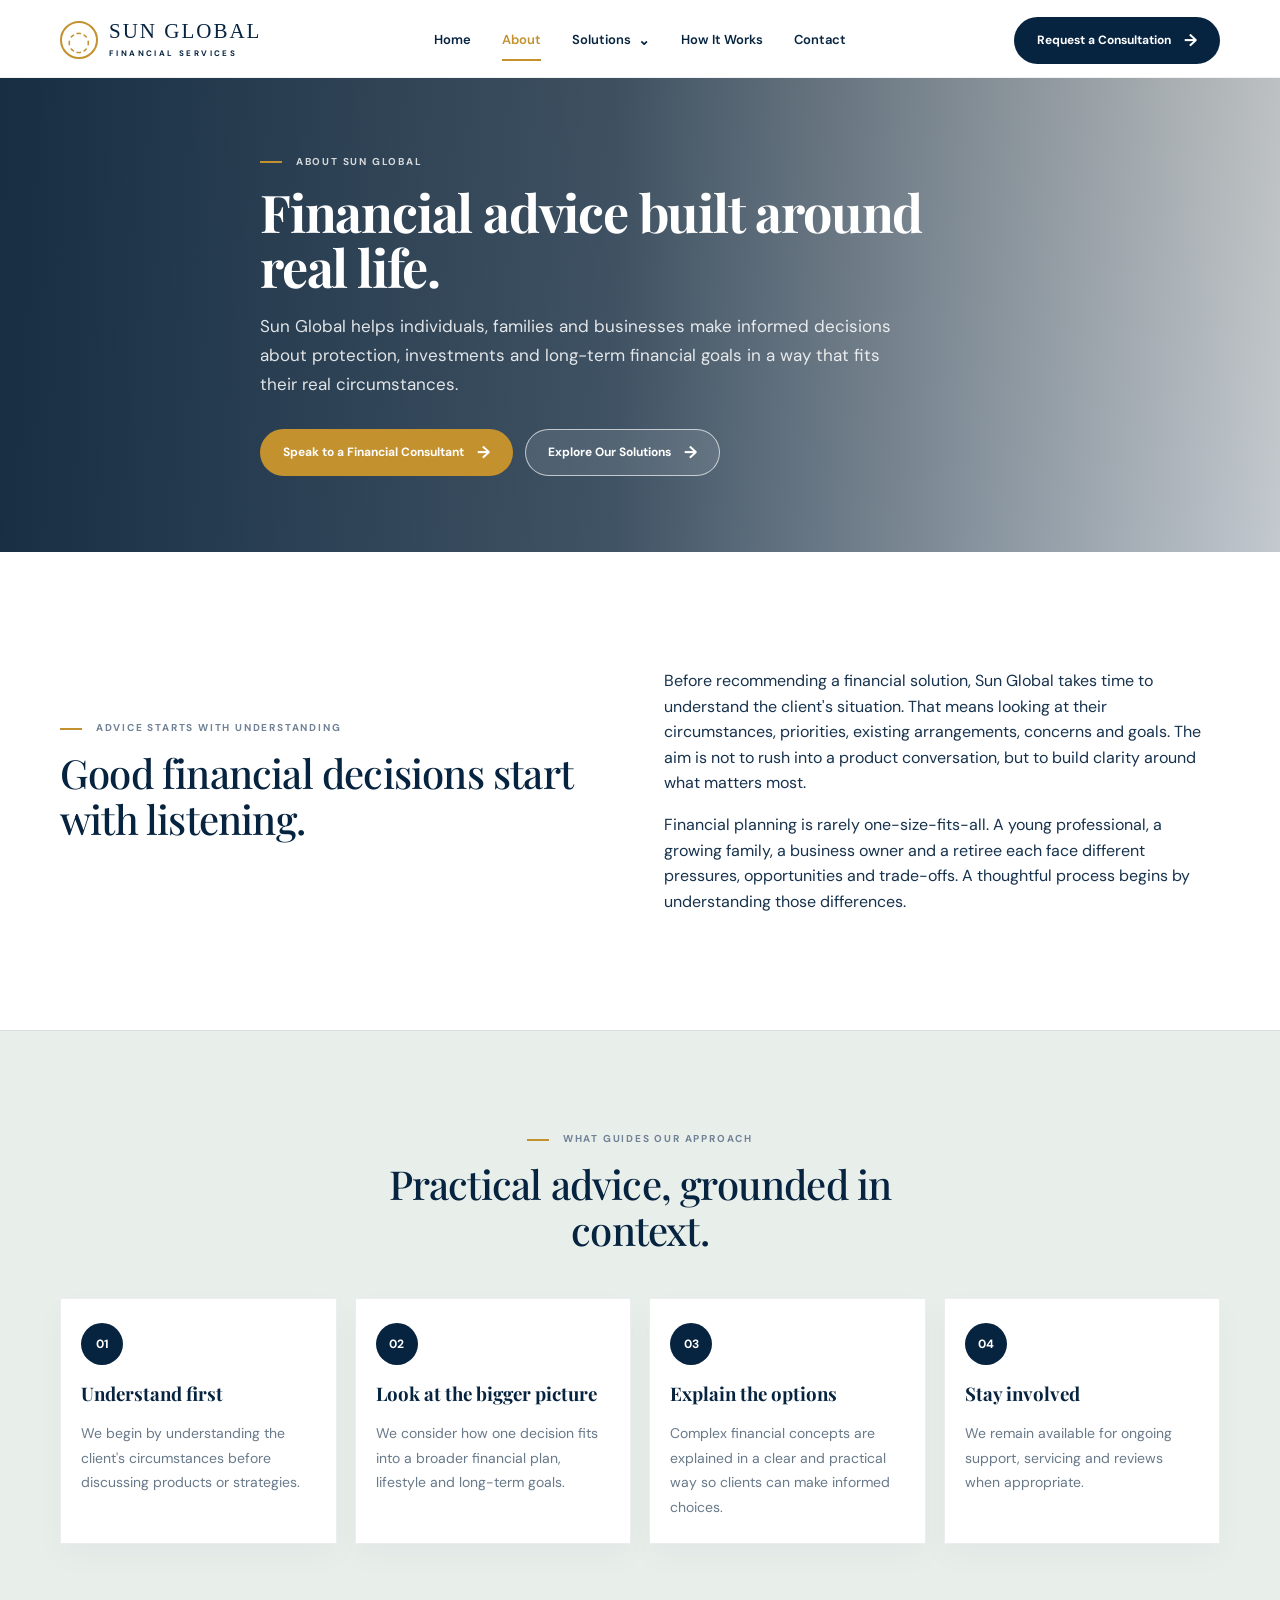
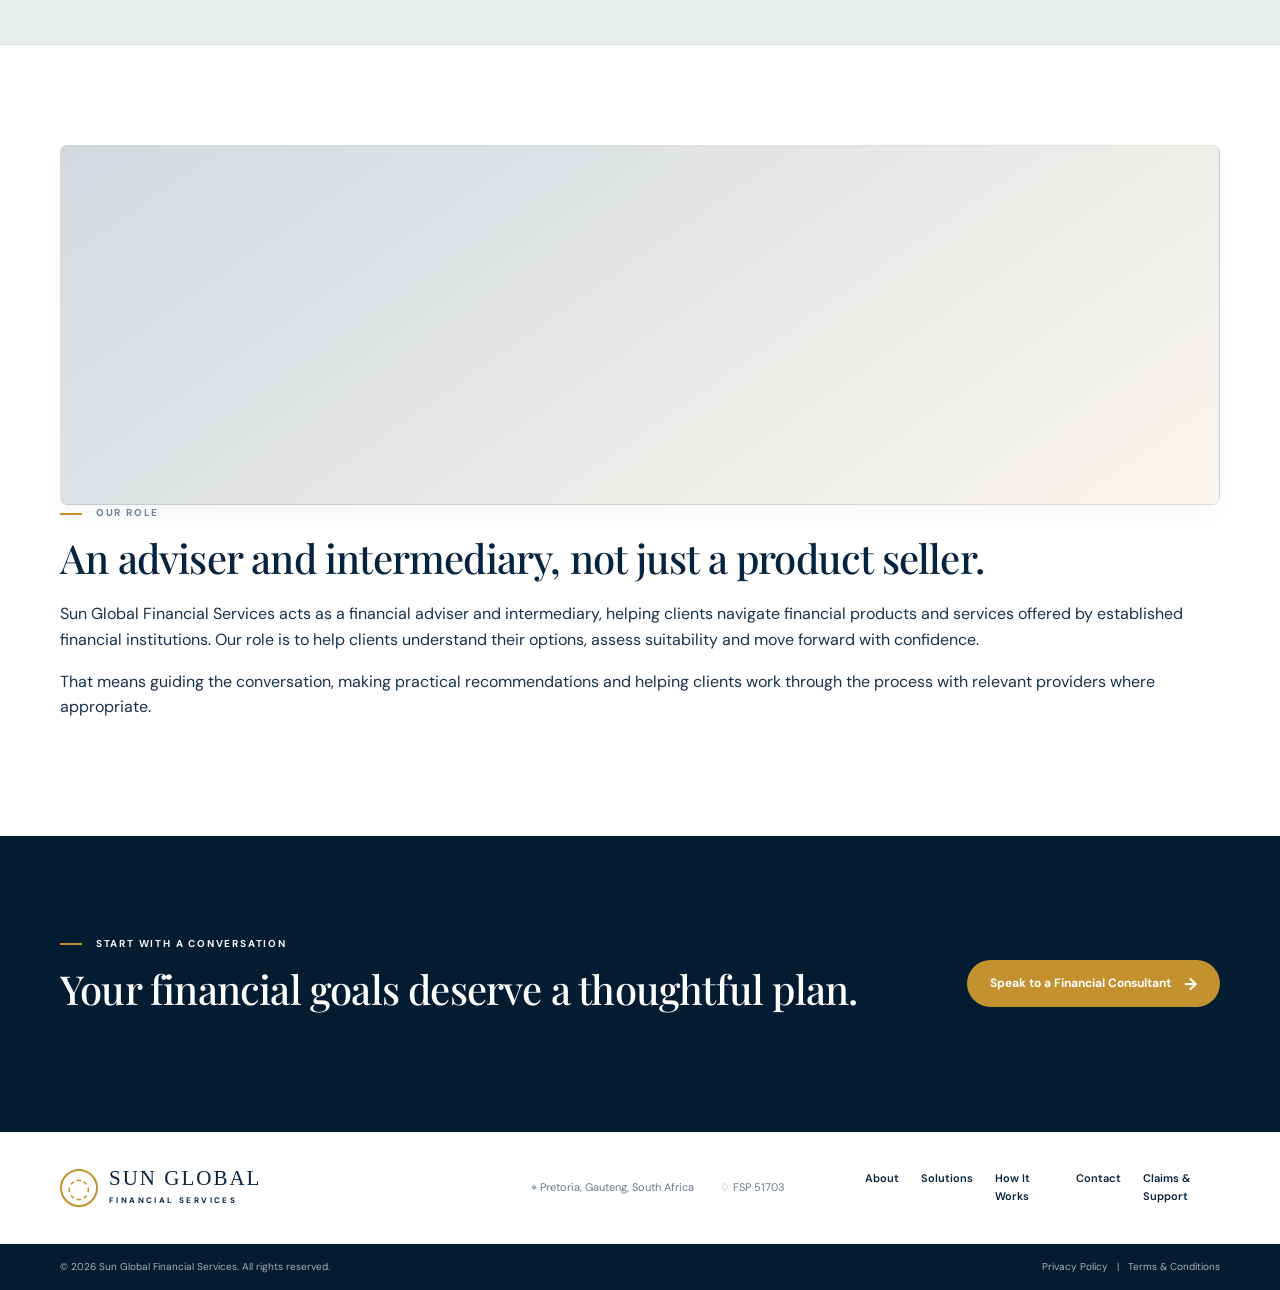
==== about.html @ 7bb1b4f5 "Initial Sun Global website" ====
<!doctype html>
<html lang="en">
<head>
  <meta charset="utf-8">
  <meta name="viewport" content="width=device-width, initial-scale=1">
  <meta name="description" content="Learn how Sun Global Financial Services helps clients build considered financial plans around protection, investments and long-term goals.">
  <title>About Sun Global Financial Services | Financial Advice Pretoria</title>
  <link rel="preconnect" href="https://fonts.googleapis.com">
  <link rel="preconnect" href="https://fonts.gstatic.com" crossorigin>
  <link href="https://fonts.googleapis.com/css2?family=DM+Sans:wght@400;500;600;700&family=Playfair+Display:wght@500;600&display=swap" rel="stylesheet">
  <link rel="stylesheet" href="styles.css">
</head>
<body>
  <header class="site-header" id="top">
    <div class="container nav-wrap">
      <a class="brand" href="index.html" aria-label="Sun Global Financial Services home">
        <span class="brand-mark">◌</span>
        <span>
          <strong>SUN GLOBAL</strong>
          <small>FINANCIAL SERVICES</small>
        </span>
      </a>

      <button class="menu-toggle" aria-label="Open navigation" aria-expanded="false">
        <span></span><span></span><span></span>
      </button>

      <nav class="main-nav" aria-label="Main navigation">
        <a data-page="index.html" href="index.html">Home</a>
        <a data-page="about.html" class="active" href="about.html">About</a>
        <div class="nav-item nav-dropdown">
          <a href="solutions.html" class="dropdown-toggle" data-page="solutions.html">Solutions <span>⌄</span></a>
          <div class="dropdown-panel">
            <div class="dropdown-content">
              <h3>Solutions</h3>
              <a href="solutions/protection.html" class="dropdown-link">
                <strong>Protection</strong>
                <small>Life, funeral, disability and personal insurance</small>
              </a>
              <a href="solutions/investments.html" class="dropdown-link">
                <strong>Investments</strong>
                <small>Onshore, offshore and portfolio planning</small>
              </a>
              <a href="solutions/retirement.html" class="dropdown-link">
                <strong>Retirement</strong>
                <small>Retirement planning and income solutions</small>
              </a>
              <a href="solutions/structured-investments.html" class="dropdown-link">
                <strong>Structured Investments</strong>
                <small>Specialist investment structures</small>
              </a>
            </div>
          </div>
        </div>
        <a data-page="how-it-works.html" href="how-it-works.html">How It Works</a>
        <a data-page="contact.html" href="contact.html">Contact</a>
      </nav>

      <a class="btn btn-dark nav-cta" href="contact.html">Request a Consultation <span>→</span></a>
    </div>
  </header>

  <main>
    <section class="page-hero subtle-hero hero-about">
      <video class="page-hero-video" autoplay muted loop playsinline preload="none" poster="https://images.unsplash.com/photo-1497215842964-222b430dc094?auto=format&fit=crop&w=1800&q=85" aria-hidden="true">
        <source src="https://videos.pexels.com/video-files/7148540/7148540-hd_1920_1080_25fps.mp4" type="video/mp4">
      </video>
      <div class="container narrow">
        <p class="eyebrow"><span></span> ABOUT SUN GLOBAL</p>
        <h1>Financial advice built around real life.</h1>
        <p class="lead">Sun Global helps individuals, families and businesses make informed decisions about protection, investments and long-term financial goals in a way that fits their real circumstances.</p>
        <div class="page-actions">
          <a class="btn btn-gold" href="contact.html">Speak to a Financial Consultant <span>→</span></a>
          <a class="btn btn-light-outline dark" href="solutions.html">Explore Our Solutions <span>→</span></a>
        </div>
      </div>
    </section>

    <section class="section">
      <div class="container two-column content-block">
        <div>
          <p class="eyebrow"><span></span> ADVICE STARTS WITH UNDERSTANDING</p>
          <h2>Good financial decisions start with listening.</h2>
        </div>
        <div>
          <p>Before recommending a financial solution, Sun Global takes time to understand the client's situation. That means looking at their circumstances, priorities, existing arrangements, concerns and goals. The aim is not to rush into a product conversation, but to build clarity around what matters most.</p>
          <p>Financial planning is rarely one-size-fits-all. A young professional, a growing family, a business owner and a retiree each face different pressures, opportunities and trade-offs. A thoughtful process begins by understanding those differences.</p>
        </div>
      </div>
    </section>

    <section class="section soft-section">
      <div class="container">
        <div class="center-heading narrow">
          <p class="eyebrow"><span></span> WHAT GUIDES OUR APPROACH</p>
          <h2>Practical advice, grounded in context.</h2>
        </div>
        <div class="feature-grid four-up">
          <article class="feature-card">
            <span class="feature-icon">01</span>
            <h3>Understand first</h3>
            <p>We begin by understanding the client's circumstances before discussing products or strategies.</p>
          </article>
          <article class="feature-card">
            <span class="feature-icon">02</span>
            <h3>Look at the bigger picture</h3>
            <p>We consider how one decision fits into a broader financial plan, lifestyle and long-term goals.</p>
          </article>
          <article class="feature-card">
            <span class="feature-icon">03</span>
            <h3>Explain the options</h3>
            <p>Complex financial concepts are explained in a clear and practical way so clients can make informed choices.</p>
          </article>
          <article class="feature-card">
            <span class="feature-icon">04</span>
            <h3>Stay involved</h3>
            <p>We remain available for ongoing support, servicing and reviews when appropriate.</p>
          </article>
        </div>
      </div>
    </section>

    <section class="section">
      <div class="container two-column align-center">
        <div class="panel-visual">
          <div class="panel-image panel-image-one"></div>
        </div>
        <div>
          <p class="eyebrow"><span></span> OUR ROLE</p>
          <h2>An adviser and intermediary, not just a product seller.</h2>
          <p>Sun Global Financial Services acts as a financial adviser and intermediary, helping clients navigate financial products and services offered by established financial institutions. Our role is to help clients understand their options, assess suitability and move forward with confidence.</p>
          <p>That means guiding the conversation, making practical recommendations and helping clients work through the process with relevant providers where appropriate.</p>
        </div>
      </div>
    </section>

    <section class="section cta-strip">
      <div class="container cta-strip-content">
        <div>
          <p class="eyebrow light"><span></span> START WITH A CONVERSATION</p>
          <h2>Your financial goals deserve a thoughtful plan.</h2>
        </div>
        <a class="btn btn-gold" href="contact.html">Speak to a Financial Consultant <span>→</span></a>
      </div>
    </section>
  </main>

  <footer class="footer">
    <div class="container footer-top">
      <a class="brand" href="index.html">
        <span class="brand-mark">◌</span>
        <span><strong>SUN GLOBAL</strong><small>FINANCIAL SERVICES</small></span>
      </a>
      <div class="footer-meta">
        <span>⌖ Pretoria, Gauteng, South Africa</span>
        <span>♢ FSP 51703</span>
      </div>
      <div class="footer-links">
        <a href="about.html">About</a>
        <a href="solutions.html">Solutions</a>
        <a href="how-it-works.html">How It Works</a>
        <a href="contact.html">Contact</a>
        <a href="claims.html">Claims & Support</a>
      </div>
    </div>
    <div class="footer-bottom">
      <div class="container">
        <span>© <span id="year"></span> Sun Global Financial Services. All rights reserved.</span>
        <span><a href="#">Privacy Policy</a> &nbsp; | &nbsp; <a href="#">Terms & Conditions</a></span>
      </div>
    </div>
  </footer>

  <script src="script.js"></script>
</body>
</html>
---- styles.css ----
:root{
  --navy:#06233f;
  --navy-2:#092c4d;
  --gold:#c4912f;
  --gold-light:#d9b15b;
  --cream:#f8f7f2;
  --white:#fff;
  --text:#17324d;
  --muted:#68798a;
  --line:#dce1e5;
  --shadow:0 16px 45px rgba(6,35,63,.10);
  --radius:4px;
}
*{box-sizing:border-box}
html{scroll-behavior:smooth}
body{margin:0;font-family:"DM Sans",Arial,sans-serif;color:var(--text);background:#fff;line-height:1.6}
a{color:inherit;text-decoration:none}
button,input,select{font:inherit}
.container{width:min(1160px,calc(100% - 48px));margin-inline:auto}
.site-header{height:78px;background:#fff;position:sticky;top:0;z-index:50;border-bottom:1px solid rgba(6,35,63,.06)}
.nav-wrap{height:100%;display:grid;grid-template-columns:1fr auto 1fr;align-items:center;gap:32px}
.brand{display:flex;align-items:center;gap:11px;justify-self:start;color:var(--navy)}
.brand-mark{width:38px;height:38px;border:2px solid var(--gold);border-radius:50%;display:grid;place-items:center;font-size:27px;line-height:1;color:var(--gold)}
.brand strong{display:block;font-family:Georgia,"Times New Roman",serif;font-size:21px;letter-spacing:2px;font-weight:500;line-height:1}
.brand small{display:block;font-size:8px;letter-spacing:2.4px;margin-top:5px;font-weight:700}
.main-nav{display:flex;align-items:center;justify-self:center;gap:31px;font-size:13px;font-weight:600}
.main-nav a{position:relative;padding:29px 0;color:var(--navy);transition:color .2s ease}
.main-nav a:hover{color:var(--gold)}
.main-nav a.active{color:var(--gold)}
.main-nav a.active:after{content:"";position:absolute;bottom:19px;left:0;width:100%;height:2px;background:var(--gold)}
.main-nav span{font-size:14px}
.nav-item{position:relative}
.nav-item > a{padding:29px 0;display:inline-flex;align-items:center;gap:7px}
.nav-dropdown .dropdown-panel{
  position:absolute;
  top:calc(100% - 2px);
  left:50%;
  transform:translateX(-50%);
  width:760px;
  background:#fff;
  border:1px solid rgba(6,35,63,.08);
  box-shadow:0 20px 40px rgba(0,0,0,.08);
  border-radius:12px;
  opacity:0;
  visibility:hidden;
  pointer-events:none;
  transition:opacity .2s ease, transform .2s ease, visibility .2s ease;
}
.nav-dropdown .dropdown-panel::before{
  content:"";
  position:absolute;
  top:-7px;
  left:50%;
  width:14px;
  height:14px;
  background:#fff;
  border-left:1px solid rgba(6,35,63,.08);
  border-top:1px solid rgba(6,35,63,.08);
  transform:translateX(-50%) rotate(45deg);
}
.nav-item:hover .dropdown-panel,
.nav-item:focus-within .dropdown-panel,
.nav-item.open .dropdown-panel{opacity:1;visibility:visible;pointer-events:auto;transform:translateX(-50%) translateY(0)}
.dropdown-content{padding:20px 18px 14px;position:relative;z-index:1}
.dropdown-content{display:grid;grid-template-columns:repeat(4,minmax(0,1fr));gap:12px;align-items:start}
.dropdown-content h3{grid-column:1 / -1;margin:0 0 6px;color:var(--muted);font-size:11px;letter-spacing:2px;text-transform:uppercase}
.dropdown-link{display:block;padding:14px 12px;border-radius:8px;transition:background .2s ease;min-height:150px}
.dropdown-link:hover{background:#f8f6f1}
.dropdown-link strong{display:block;font-size:16px;margin-bottom:6px;color:var(--navy)}
.dropdown-link small{display:block;color:var(--muted);font-size:11px;line-height:1.5}
.btn{display:inline-flex;align-items:center;justify-content:center;gap:13px;border:1px solid transparent;padding:13px 22px;border-radius:999px;font-size:12px;font-weight:700;cursor:pointer;transition:.25s ease}
.btn span{font-size:17px;line-height:0}
.btn-dark{background:var(--navy);color:#fff}
.btn-dark:hover{background:#0c355b;transform:translateY(-1px)}
.nav-cta{justify-self:end}
.btn-gold{background:var(--gold);color:#fff}
.btn-gold:hover{background:#a9781f;transform:translateY(-1px)}
.btn-light-outline{border-color:rgba(255,255,255,.75);color:#fff;background:rgba(255,255,255,.08)}
.btn-light-outline:hover{background:#fff;color:var(--navy)}
.menu-toggle{display:none;background:none;border:0;padding:8px}
.menu-toggle span{display:block;width:24px;height:2px;background:var(--navy);margin:5px}

.hero{min-height:535px;position:relative;overflow:hidden;color:#fff;background:var(--navy)}
.hero-image{position:absolute;inset:0;background:
  linear-gradient(90deg,rgba(4,29,52,.96) 0%,rgba(4,29,52,.82) 34%,rgba(4,29,52,.16) 72%,rgba(4,29,52,.05) 100%),
  url("https://images.unsplash.com/photo-1500530855697-b586d89ba3ee?auto=format&fit=crop&w=2200&q=85") center/cover}
.hero-overlay{position:absolute;inset:0;background:linear-gradient(180deg,rgba(0,0,0,.08),rgba(0,0,0,.08))}
.hero-content{position:relative;z-index:2;padding-top:92px;padding-bottom:100px}
.eyebrow{font-size:10px;font-weight:700;letter-spacing:1.8px;margin:0 0 14px;color:#718297}
.eyebrow span{display:inline-block;width:22px;height:2px;background:var(--gold);vertical-align:middle;margin-right:10px}
.eyebrow.light{color:#f4f6f7}
.hero h1{font-family:"Playfair Display",Georgia,serif;font-weight:500;font-size:52px;line-height:1.08;letter-spacing:-1.3px;margin:0 0 22px;max-width:620px}
.hero-copy{max-width:530px;font-size:15px;line-height:1.7;color:rgba(255,255,255,.88);margin:0 0 28px}
.hero-actions{display:flex;gap:13px;flex-wrap:wrap}
.hero-tag{position:absolute;right:8%;bottom:46px;z-index:2;font-family:"Playfair Display",Georgia,serif;font-size:28px;line-height:1.05;font-style:italic;text-align:left;transform:rotate(-3deg);color:#fff}
.hero-tag i,.image-quote i{display:block;width:78px;height:3px;background:var(--gold);transform:rotate(-7deg);margin-top:12px}

.quick-links{background:#fbfaf6;border-bottom:1px solid #eee}
.quick-grid{display:grid;grid-template-columns:repeat(4,1fr)}
.quick-card{min-height:132px;display:flex;align-items:center;justify-content:center;gap:15px;border-right:1px solid var(--line);transition:.2s}
.quick-card:first-child{border-left:1px solid var(--line)}
.quick-card:hover{background:#fff;box-shadow:inset 0 -2px var(--gold)}
.quick-card .icon{font-size:31px;font-weight:300;color:var(--navy)}
.quick-card strong{display:block;font-size:14px;margin-bottom:2px}
.quick-card small{display:block;color:var(--muted);font-size:11px}

.section{padding:100px 0}
.split-intro{display:grid;grid-template-columns:310px 1fr;gap:62px;align-items:start}
h2{font-family:"Playfair Display",Georgia,serif;font-weight:500;font-size:40px;line-height:1.15;letter-spacing:-.8px;margin:0 0 20px;color:var(--navy)}
h2 em{font-style:italic}
.intro-copy>p:not(.eyebrow),.approach-copy>p:not(.eyebrow){color:var(--muted);font-size:14px;line-height:1.8}
.text-btn{display:inline-flex;gap:13px;margin-top:18px;border:1px solid var(--gold);padding:10px 19px;border-radius:999px;color:var(--navy);font-size:12px;font-weight:700}
.text-btn:hover{background:var(--gold);color:#fff}
.solution-grid{display:grid;grid-template-columns:repeat(2,1fr);gap:18px}
.solution-card{background:#fff;border:1px solid #e4e7e9;box-shadow:0 7px 24px rgba(10,30,50,.05);transition:.3s}
.solution-card:hover{transform:translateY(-4px);box-shadow:var(--shadow)}
.card-image{height:155px;background-position:center;background-size:cover}
.protection-img{background-image:linear-gradient(135deg,rgba(6,35,63,.08),rgba(196,145,47,.2)),url("https://images.unsplash.com/photo-1504150558240-0b4fd8946624?auto=format&fit=crop&w=900&q=80")}
.investment-img{background-image:linear-gradient(135deg,rgba(6,35,63,.05),rgba(196,145,47,.15)),url("https://images.unsplash.com/photo-1526304640581-d334cdbbf45e?auto=format&fit=crop&w=900&q=80")}
.structured-img{background-image:linear-gradient(135deg,rgba(6,35,63,.1),rgba(196,145,47,.1)),url("https://images.unsplash.com/photo-1497366754035-f200968a6e72?auto=format&fit=crop&w=900&q=80")}
.retirement-img{background-image:linear-gradient(135deg,rgba(6,35,63,.04),rgba(196,145,47,.1)),url("https://images.unsplash.com/photo-1470770841072-f978cf4d019e?auto=format&fit=crop&w=900&q=80")}
.card-body{padding:18px 19px 20px}
.card-body h3{font-family:"Playfair Display",Georgia,serif;color:var(--navy);font-size:19px;margin:0 0 7px}
.card-body p{font-size:12px;color:var(--muted);line-height:1.6;min-height:38px;margin:0 0 12px}
.card-body a{font-size:11px;font-weight:700;color:var(--navy)}
.card-body a span{color:var(--gold);font-size:15px;margin-left:5px}

.approach{background:#e8eeea;border-block:1px solid #d7e0da}
.approach-grid{display:grid;grid-template-columns:1fr 1fr;gap:72px;align-items:center}
.approach-image{position:relative;min-height:390px}
.approach-photo{position:absolute;inset:0 50px 0 0;background:
  linear-gradient(145deg,rgba(5,33,55,.18),rgba(5,33,55,.04)),
  url("https://images.unsplash.com/photo-1497215842964-222b430dc094?auto=format&fit=crop&w=1200&q=85") center/cover}
.image-quote{position:absolute;left:26px;top:30px;font-family:"Playfair Display",Georgia,serif;font-size:25px;line-height:1.18;color:#fff;font-style:italic;text-shadow:0 2px 15px rgba(0,0,0,.2)}
.benefits{display:grid;grid-template-columns:repeat(4,1fr);gap:16px;margin-top:34px}
.benefits div{font-size:11px;color:var(--navy)}
.benefits span{width:38px;height:38px;border:1px solid #aebbc5;border-radius:50%;display:grid;place-items:center;font-size:18px;margin-bottom:10px}
.benefits strong{font-size:11px;line-height:1.4}

.process{background:#fff}
.center-heading{text-align:center;max-width:620px;margin:0 auto 45px}
.center-heading h2{margin-bottom:10px}
.center-heading>p:last-child{font-size:14px;color:var(--muted)}
.process-grid{display:grid;grid-template-columns:repeat(4,1fr);border-top:1px solid var(--line)}
.process-grid>div{padding:28px 24px;border-right:1px solid var(--line)}
.process-grid>div:first-child{border-left:1px solid var(--line)}
.process-grid b{color:var(--gold);font-size:12px}
.process-grid h3{font-family:"Playfair Display",Georgia,serif;font-size:22px;color:var(--navy);margin:10px 0 6px}
.process-grid p{font-size:12px;color:var(--muted);margin:0}

.cta-section{position:relative;overflow:hidden;background:var(--navy);color:#fff;padding:65px 0}
.cta-bg{position:absolute;inset:0;background:linear-gradient(90deg,rgba(3,27,49,.98),rgba(3,27,49,.93) 58%,rgba(3,27,49,.7)),url("https://images.unsplash.com/photo-1500534623283-312aade485b7?auto=format&fit=crop&w=1800&q=80") center/cover}
.cta-grid{position:relative;z-index:1;display:grid;grid-template-columns:1fr 1fr;gap:65px;align-items:center}
.cta-section h2{color:#fff;margin-bottom:12px}
.cta-section .eyebrow{margin-bottom:12px}
.cta-section>div>p:not(.eyebrow){max-width:490px;color:rgba(255,255,255,.76);font-size:13px}
.contact-form{display:grid;gap:12px}
.form-row{display:grid;grid-template-columns:1fr 1fr;gap:10px}
.contact-form input,.contact-form select{width:100%;height:46px;border:0;border-radius:4px;padding:0 14px;color:var(--text);background:#fff;outline:none}
.contact-form input:focus,.contact-form select:focus{box-shadow:0 0 0 2px rgba(196,145,47,.65)}
.contact-form .btn{justify-self:start}
.form-message{font-size:12px!important;color:#e8d39c!important;margin:0!important;min-height:18px}

.footer-top{min-height:112px;display:grid;grid-template-columns:1.1fr 1fr 1fr;align-items:center;gap:30px}
.footer-meta{display:flex;gap:26px;font-size:11px;color:var(--muted);justify-content:center}
.footer-links{display:flex;justify-content:flex-end;gap:22px;font-size:11px;font-weight:600;color:var(--navy)}
.footer-links a:hover{color:var(--gold)}
.footer-bottom{background:#041c31;color:rgba(255,255,255,.65);font-size:10px;padding:15px 0}
.footer-bottom .container{display:flex;justify-content:space-between}
.footer-bottom a{color:inherit}
.cta-strip{background:#041c31;color:#fff}
.cta-strip h2{color:#fff}
.cta-strip-content{display:flex;align-items:center;justify-content:space-between;gap:32px}

.page-hero{position:relative;isolation:isolate;display:flex;align-items:center;min-height:420px;overflow:hidden;padding:0;background:#092c4d;color:#fff}
.page-hero::before,.page-hero::after{content:"";position:absolute;inset:0}
.page-hero::before{z-index:0;background-image:var(--hero-image);background-position:center;background-size:cover;transform:scale(1.01)}
.page-hero::after{z-index:1;background:linear-gradient(90deg,rgba(4,29,52,.92) 0%,rgba(4,29,52,.76) 48%,rgba(4,29,52,.24) 100%)}
.page-hero-video{position:absolute;inset:0;z-index:0;width:100%;height:100%;object-fit:cover}
.hero-about{--hero-image:url("https://images.unsplash.com/photo-1497215842964-222b430dc094?auto=format&fit=crop&w=2000&q=85")}
.hero-solutions{--hero-image:url("https://images.unsplash.com/photo-1460925895917-afdab827c52f?auto=format&fit=crop&w=2000&q=85")}
.hero-how-it-works{--hero-image:url("https://images.unsplash.com/photo-1521737711867-e3b97375f902?auto=format&fit=crop&w=2000&q=85")}
.hero-claims{--hero-image:url("https://images.unsplash.com/photo-1521791136064-7986c2920216?auto=format&fit=crop&w=2000&q=85")}
.hero-contact{--hero-image:url("https://images.unsplash.com/photo-1516321318423-f06f85e504b3?auto=format&fit=crop&w=2000&q=85")}
.hero-protection{--hero-image:url("https://images.unsplash.com/photo-1511895426328-dc8714191300?auto=format&fit=crop&w=2000&q=85")}
.hero-investments{--hero-image:url("https://images.unsplash.com/photo-1460925895917-afdab827c52f?auto=format&fit=crop&w=2000&q=85")}
.hero-retirement{--hero-image:url("https://images.unsplash.com/photo-1470770841072-f978cf4d019e?auto=format&fit=crop&w=2000&q=85")}
.hero-structured{--hero-image:url("https://images.unsplash.com/photo-1486406146926-c627a92ad1ab?auto=format&fit=crop&w=2000&q=85")}
.page-hero .container{position:relative;z-index:2;padding-block:76px}
.page-hero .narrow{max-width:760px}
.page-hero .eyebrow{color:rgba(255,255,255,.8)}
.page-hero h1{font-family:"Playfair Display",Georgia,serif;font-size:52px;line-height:1.06;letter-spacing:-1.2px;color:#fff;margin:0 0 18px}
.page-hero .lead{color:rgba(255,255,255,.86);font-size:17px;max-width:640px;line-height:1.7;margin:0}
.page-actions{display:flex;flex-wrap:wrap;gap:12px;margin-top:30px}
.page-actions .btn-light-outline.dark{border-color:rgba(255,255,255,.65);background:rgba(255,255,255,.1);color:#fff}
.page-actions .btn-light-outline.dark:hover{background:#fff;color:var(--navy)}
.subtle-hero{background:linear-gradient(180deg,#f7f4ee 0%,#fff 100%)}
.breadcrumbs{display:flex;align-items:center;gap:10px;color:rgba(255,255,255,.76);font-size:12px;margin-bottom:28px}
.breadcrumbs a{color:#fff;font-weight:600}
.breadcrumbs span:last-child{color:#fff}
.soft-section{background:#e8eeea;border-block:1px solid #d7e0da}
.content-block{display:grid;grid-template-columns:1fr 1fr;gap:48px;align-items:center}
.align-center{align-items:center}
.content-grid{display:grid;gap:18px}
.three-up{grid-template-columns:repeat(3,1fr)}
.four-up{grid-template-columns:repeat(4,1fr)}
.info-card,.feature-card,.solution-feature-card,.panel-image,.quote-panel,.contact-panel,.form-panel,.note-box,.process-item,.mini-steps>div{background:#fff;border:1px solid rgba(6,35,63,.08);box-shadow:0 12px 30px rgba(6,35,63,.03)}
.info-card,.feature-card,.solution-feature-card{padding:26px 22px}
.info-card h3,.feature-card h3,.solution-feature-card h2{font-family:"Playfair Display",Georgia,serif;color:var(--navy);margin:0 0 12px}
.info-card h3{font-size:24px}
.info-card p,.feature-card p,.solution-feature-card p{margin:0;color:var(--muted);font-size:14px;line-height:1.75}
.solution-overview-grid{display:grid;grid-template-columns:repeat(2,1fr);gap:20px}
.solution-feature-card h2{font-size:32px;line-height:1.2;margin-bottom:12px}
.solution-feature-card ul{padding-left:18px;margin:18px 0 20px;color:var(--text);font-size:14px;line-height:2}
.solution-badge{display:inline-block;padding:8px 12px;border-radius:999px;background:#f5f1e6;color:var(--navy);font-size:11px;font-weight:700;letter-spacing:1px;text-transform:uppercase}
.feature-grid{display:grid;gap:18px}
.feature-card{padding:24px 20px}
.feature-icon{display:inline-grid;place-items:center;width:42px;height:42px;border-radius:50%;background:var(--navy);color:#fff;font-size:12px;font-weight:700;margin-bottom:14px}
.panel-visual{min-height:360px}
.panel-image-one{background:linear-gradient(145deg,rgba(9,44,77,.18),rgba(196,145,47,.08)),url("https://images.unsplash.com/photo-1517048676732-d65bc937f952?auto=format&fit=crop&w=1200&q=85") center/cover;height:100%;min-height:360px;border-radius:8px}
.quote-panel{padding:32px 28px;font-family:"Playfair Display",Georgia,serif;font-size:28px;line-height:1.4;color:var(--navy);text-align:center;border-radius:12px}
.timeline{display:grid;gap:18px}
.timeline-step{display:grid;grid-template-columns:74px 1fr;gap:18px;padding:24px 22px;background:#fff;border:1px solid rgba(6,35,63,.08);box-shadow:0 10px 28px rgba(6,35,63,.03)}
.timeline-step span{display:grid;place-items:center;width:52px;height:52px;border-radius:50%;background:#f7f1e2;color:var(--navy);font-weight:700;font-size:13px}
.timeline-step h3{font-family:"Playfair Display",Georgia,serif;margin:0 0 8px;font-size:24px;color:var(--navy)}
.timeline-step p{margin:0;color:var(--muted);font-size:14px;line-height:1.7}
.process-list{display:grid;gap:18px}
.process-item{display:grid;grid-template-columns:72px 1fr;gap:18px;padding:22px 20px}
.process-item span{display:grid;place-items:center;border-radius:50%;background:var(--navy);color:#fff;width:52px;height:52px;font-weight:700}
.process-item h3{margin:0 0 8px;font-family:"Playfair Display",Georgia,serif;color:var(--navy);font-size:24px}
.process-item p{margin:0;color:var(--muted);line-height:1.7}
.note-box{padding:30px 28px}
.note-box p{font-size:18px;line-height:1.7;color:var(--navy);margin:0;text-align:center}
.contact-layout{display:grid;grid-template-columns:0.9fr 1.1fr;gap:28px;align-items:start}
.contact-panel,.form-panel{padding:30px 28px;border:1px solid rgba(6,35,63,.08);background:#fff;box-shadow:0 12px 30px rgba(6,35,63,.02)}
.detail-list{list-style:none;padding:0;margin:18px 0 22px;display:grid;gap:10px;color:var(--text);font-size:14px}
.muted-copy{color:var(--muted);line-height:1.7}
.form-panel label{display:block;margin-bottom:16px}
.form-panel label span{display:block;margin-bottom:8px;font-size:12px;font-weight:700;color:var(--navy)}
.form-panel input,.form-panel select,.form-panel textarea{width:100%;border:1px solid var(--line);border-radius:8px;padding:12px 14px;background:#fff;color:var(--text);font:inherit}
.form-panel textarea{resize:vertical;min-height:110px}
.form-panel input:focus,.form-panel select:focus,.form-panel textarea:focus{outline:none;border-color:rgba(196,145,47,.7);box-shadow:0 0 0 3px rgba(196,145,47,.12)}
.form-row{display:grid;grid-template-columns:1fr 1fr;gap:14px}
.checkbox-row{display:flex;align-items:flex-start;gap:12px!important;margin:18px 0 22px!important}
.checkbox-row input{width:auto;margin-top:3px}
.checkbox-row span{margin:0!important}
.mini-steps{display:grid;grid-template-columns:repeat(3,1fr);gap:16px}
.mini-steps>div{padding:24px 18px;text-align:center}
.mini-steps strong{display:inline-grid;place-items:center;width:42px;height:42px;border-radius:50%;background:var(--gold);color:#fff;font-size:12px;margin-bottom:14px}
.mini-steps p{margin:0;color:var(--muted);font-size:14px;line-height:1.6}

@media(max-width:980px){
  .main-nav{gap:18px}
  .nav-cta{display:none}
  .hero h1{font-size:46px}
  .split-intro{grid-template-columns:1fr;gap:35px}
  .intro-copy{max-width:560px}
  .approach-grid{gap:40px}
  .three-up{grid-template-columns:1fr 1fr}
  .four-up{grid-template-columns:1fr 1fr}
  .content-block,.contact-layout,.solution-overview-grid,.two-column{grid-template-columns:1fr}
  .footer-top{grid-template-columns:1fr;justify-items:center;padding:35px 0}
  .footer-links{justify-content:center}
}
@media(max-width:760px){
  .container{width:min(100% - 32px,600px)}
  .site-header{height:70px}
  .nav-wrap{display:flex}
  .menu-toggle{display:block;margin-left:auto}
  .main-nav{display:none;position:absolute;top:70px;left:0;right:0;background:#fff;box-shadow:0 15px 25px rgba(0,0,0,.1);padding:10px 20px 18px;flex-direction:column;align-items:stretch;gap:0;border-top:1px solid rgba(6,35,63,.06)}
  .main-nav.open{display:flex}
  .main-nav a{padding:13px 0}
  .main-nav a.active:after{display:none}
  .nav-item{position:static}
  .nav-dropdown .dropdown-panel{position:static;transform:none;width:100%;box-shadow:none;border:0;padding:0;margin:0;display:none;opacity:1;visibility:visible;pointer-events:auto;border-radius:0}
  .nav-dropdown .dropdown-panel::before{display:none}
  .nav-item.open .dropdown-panel{display:block}
  .nav-item > a{padding:13px 0}
  .dropdown-content{padding:12px 0 8px}
  .dropdown-content h3{margin-bottom:8px}
  .hero{min-height:680px}
  .hero-image{background-position:63% center}
  .hero-content{padding-top:75px}
  .hero h1{font-size:42px}
  .hero-copy{font-size:14px}
  .hero-tag{right:25px;bottom:28px;font-size:22px}
  .page-hero h1{font-size:40px}
  .page-hero{min-height:390px}
  .page-hero::after{background:linear-gradient(90deg,rgba(4,29,52,.9),rgba(4,29,52,.62))}
  .quick-grid{grid-template-columns:1fr 1fr}
  .quick-card{min-height:105px;padding:12px;border-bottom:1px solid var(--line)}
  .quick-card:nth-child(odd){border-left:1px solid var(--line)}
  .quick-card:nth-child(even){border-right:1px solid var(--line)}
  .quick-card .icon{font-size:25px}
  .quick-card small{font-size:10px}
  .section{padding:72px 0}
  h2{font-size:34px}
  .solution-grid,.solution-overview-grid,.three-up,.four-up,.mini-steps{grid-template-columns:1fr}
  .approach-grid{grid-template-columns:1fr}
  .approach-image{min-height:330px}
  .approach-photo{inset:0}
  .benefits{grid-template-columns:1fr 1fr}
  .process-grid{grid-template-columns:1fr 1fr}
  .process-grid>div:nth-child(3){border-left:1px solid var(--line)}
  .cta-grid{grid-template-columns:1fr;gap:35px}
  .cta-strip-content{align-items:flex-start;flex-direction:column}
  .form-row{grid-template-columns:1fr}
  .footer-meta{flex-direction:column;align-items:center;gap:8px}
  .footer-bottom .container{flex-direction:column;gap:8px;text-align:center}
}
@media(prefers-reduced-motion:reduce){
  .page-hero-video{display:none}
}
@media(max-width:430px){
  .brand strong{font-size:18px}
  .brand small{font-size:7px}
  .brand-mark{width:34px;height:34px}
  .hero h1{font-size:36px}
  .hero-actions .btn{width:100%}
  .quick-grid{grid-template-columns:1fr}
  .quick-card{border-left:1px solid var(--line)!important;border-right:1px solid var(--line)!important}
  .process-grid{grid-template-columns:1fr}
  .process-grid>div{border-left:1px solid var(--line)}
}
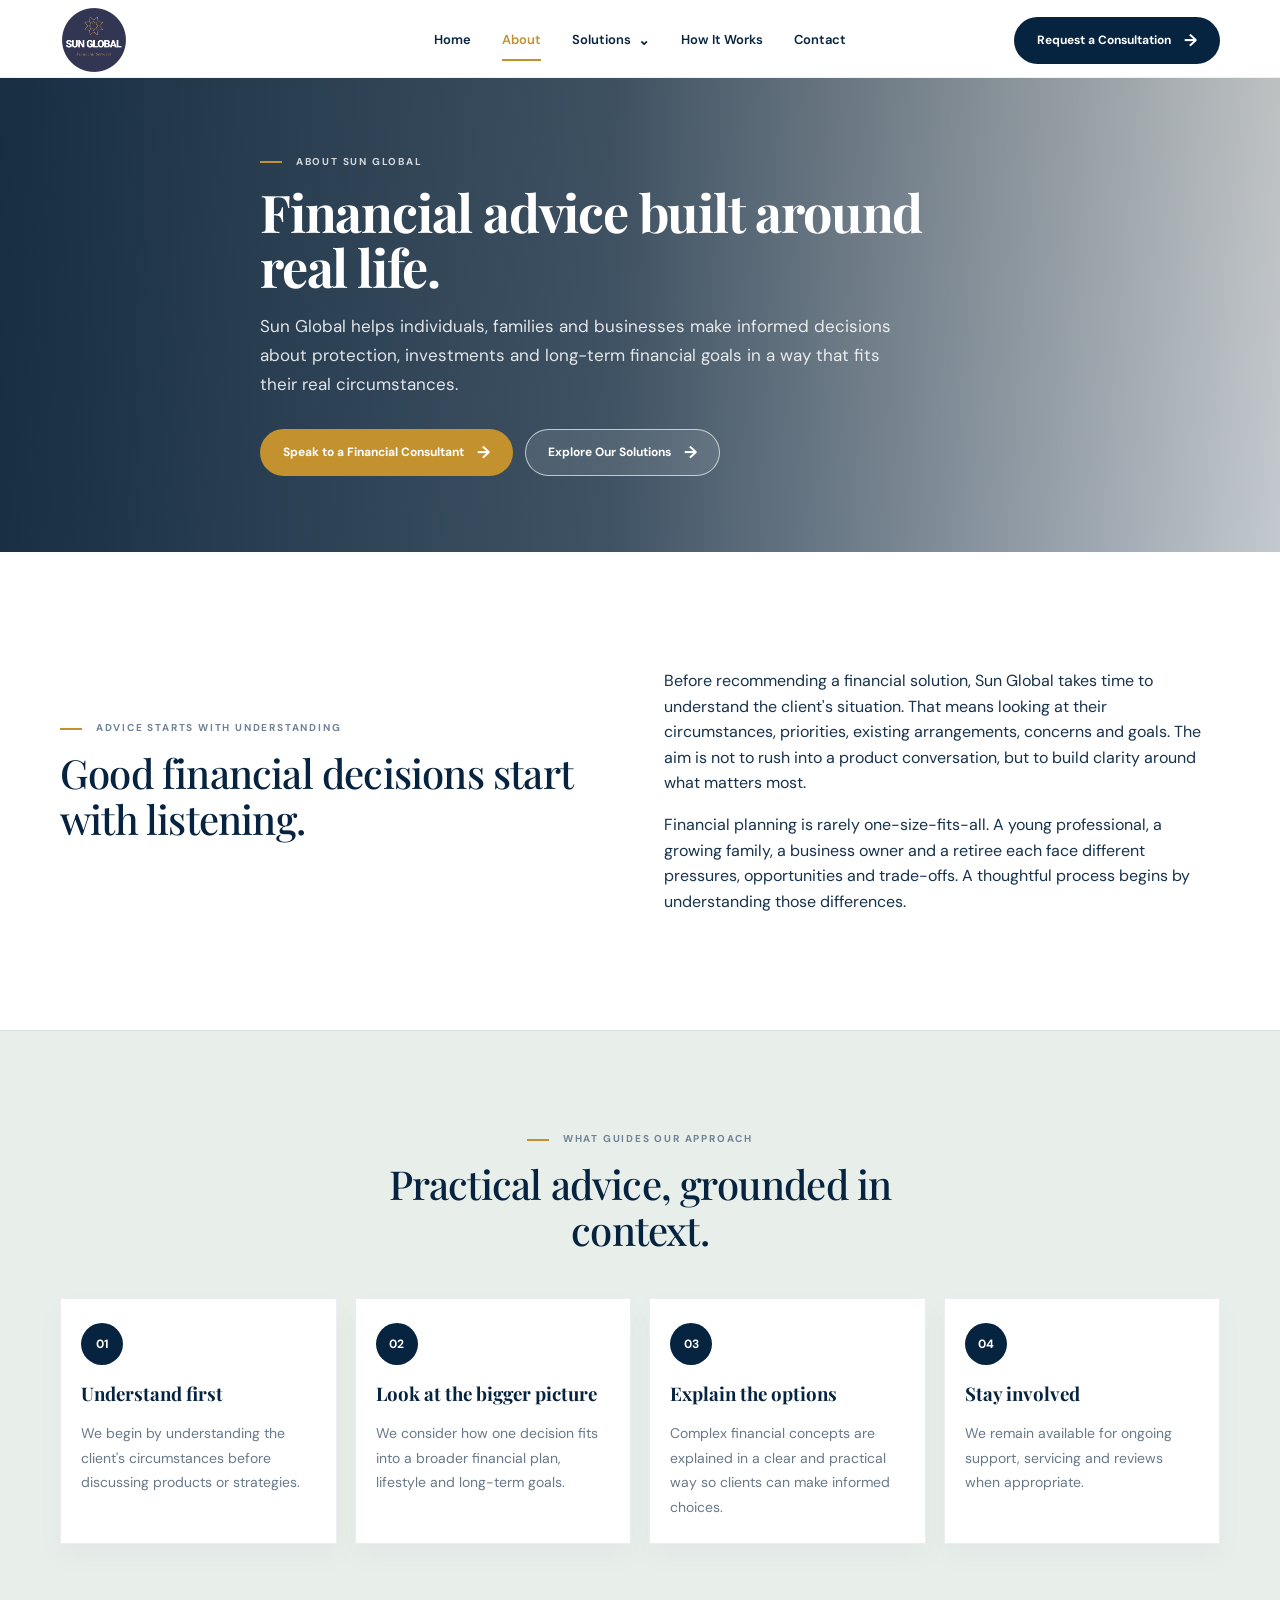
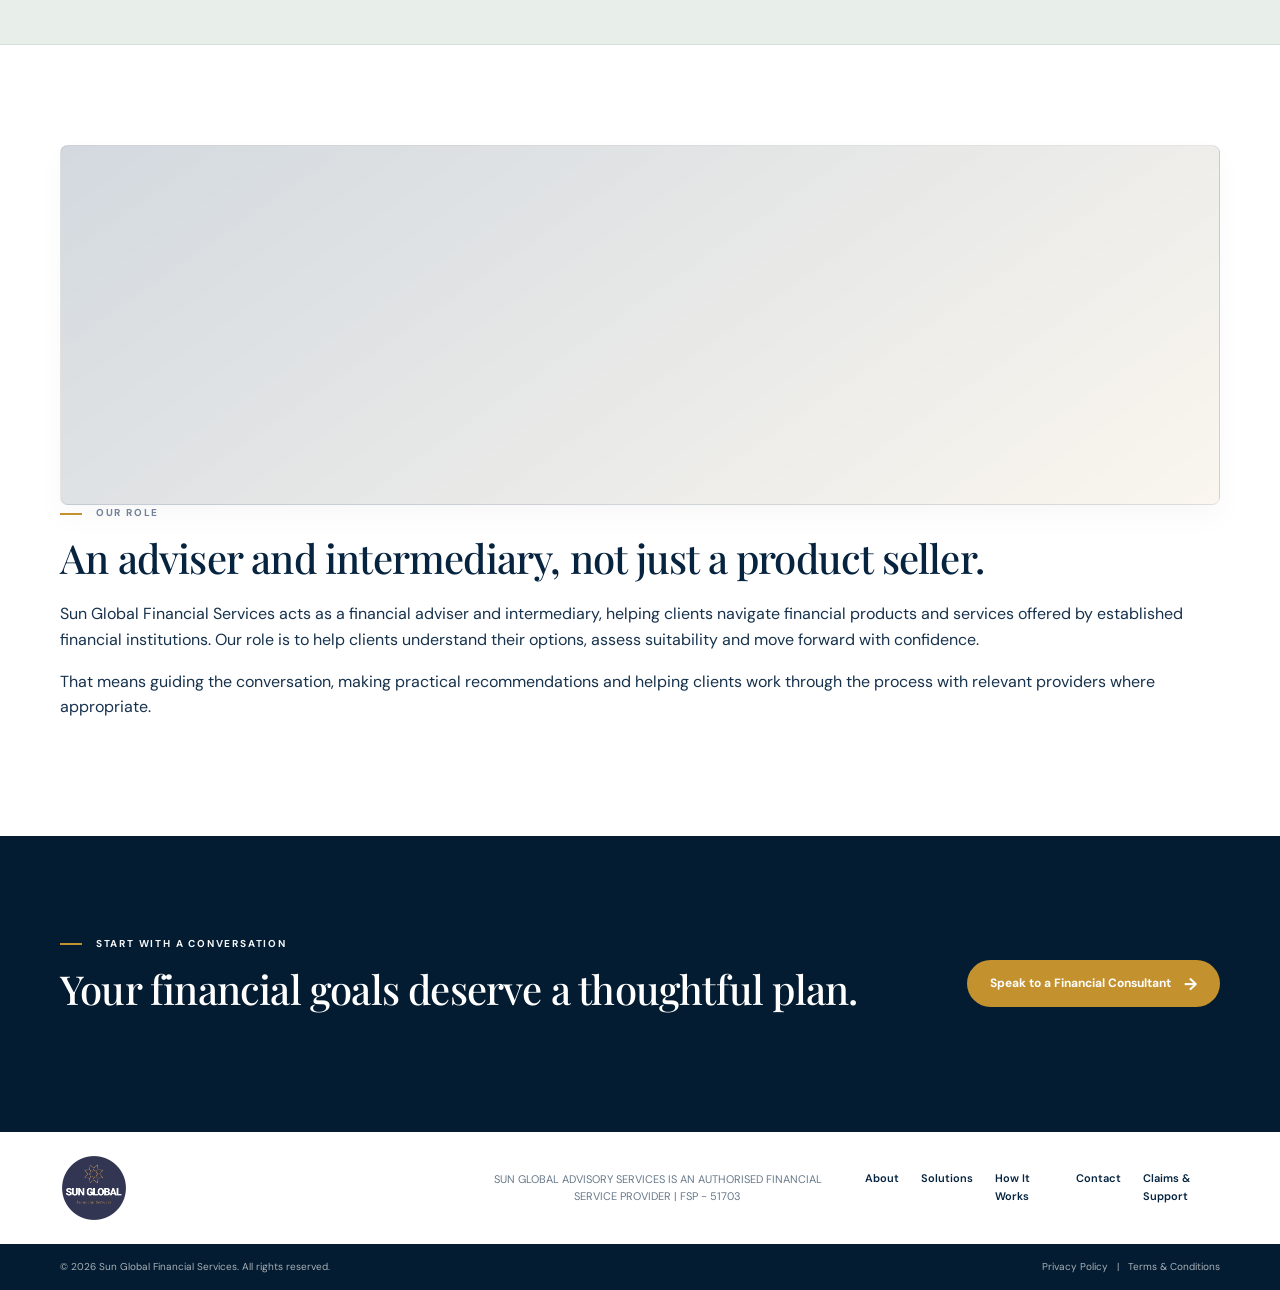
==== commit ecb53df1: "feat: update branding, hero carousel, and footer compliance details" ====
--- a/about.html
+++ b/about.html
@@ -8,17 +8,14 @@
   <link rel="preconnect" href="https://fonts.googleapis.com">
   <link rel="preconnect" href="https://fonts.gstatic.com" crossorigin>
   <link href="https://fonts.googleapis.com/css2?family=DM+Sans:wght@400;500;600;700&family=Playfair+Display:wght@500;600&display=swap" rel="stylesheet">
+  <link rel="icon" type="image/png" href="assets/Sun%20Global%20Logo-01.png">
   <link rel="stylesheet" href="styles.css">
 </head>
 <body>
   <header class="site-header" id="top">
     <div class="container nav-wrap">
       <a class="brand" href="index.html" aria-label="Sun Global Financial Services home">
-        <span class="brand-mark">◌</span>
-        <span>
-          <strong>SUN GLOBAL</strong>
-          <small>FINANCIAL SERVICES</small>
-        </span>
+        <img class="brand-mark" src="assets/Sun%20Global%20Logo-01.png" alt="Sun Global Financial Services">
       </a>
 
       <button class="menu-toggle" aria-label="Open navigation" aria-expanded="false">
@@ -148,12 +145,10 @@
   <footer class="footer">
     <div class="container footer-top">
       <a class="brand" href="index.html">
-        <span class="brand-mark">◌</span>
-        <span><strong>SUN GLOBAL</strong><small>FINANCIAL SERVICES</small></span>
+        <img class="brand-mark" src="assets/Sun%20Global%20Logo-01.png" alt="Sun Global Financial Services">
       </a>
       <div class="footer-meta">
-        <span>⌖ Pretoria, Gauteng, South Africa</span>
-        <span>♢ FSP 51703</span>
+        <span>SUN GLOBAL ADVISORY SERVICES IS AN AUTHORISED FINANCIAL SERVICE PROVIDER | FSP - 51703</span>
       </div>
       <div class="footer-links">
         <a href="about.html">About</a>
--- a/styles.css
+++ b/styles.css
@@ -20,7 +20,7 @@
 .site-header{height:78px;background:#fff;position:sticky;top:0;z-index:50;border-bottom:1px solid rgba(6,35,63,.06)}
 .nav-wrap{height:100%;display:grid;grid-template-columns:1fr auto 1fr;align-items:center;gap:32px}
 .brand{display:flex;align-items:center;gap:11px;justify-self:start;color:var(--navy)}
-.brand-mark{width:38px;height:38px;border:2px solid var(--gold);border-radius:50%;display:grid;place-items:center;font-size:27px;line-height:1;color:var(--gold)}
+.brand-mark{width:68px;height:68px;display:block;object-fit:contain;flex:none}
 .brand strong{display:block;font-family:Georgia,"Times New Roman",serif;font-size:21px;letter-spacing:2px;font-weight:500;line-height:1}
 .brand small{display:block;font-size:8px;letter-spacing:2.4px;margin-top:5px;font-weight:700}
 .main-nav{display:flex;align-items:center;justify-self:center;gap:31px;font-size:13px;font-weight:600}
@@ -86,6 +86,9 @@
   url("https://images.unsplash.com/photo-1500530855697-b586d89ba3ee?auto=format&fit=crop&w=2200&q=85") center/cover}
 .hero-overlay{position:absolute;inset:0;background:linear-gradient(180deg,rgba(0,0,0,.08),rgba(0,0,0,.08))}
 .hero-content{position:relative;z-index:2;padding-top:92px;padding-bottom:100px}
+.hero-copy-carousel{position:relative;min-height:345px}
+.hero-slide{position:absolute;inset:0;opacity:0;visibility:hidden;transform:translateY(10px);transition:opacity .65s ease,transform .65s ease,visibility .65s ease}
+.hero-slide.is-active{opacity:1;visibility:visible;transform:translateY(0)}
 .eyebrow{font-size:10px;font-weight:700;letter-spacing:1.8px;margin:0 0 14px;color:#718297}
 .eyebrow span{display:inline-block;width:22px;height:2px;background:var(--gold);vertical-align:middle;margin-right:10px}
 .eyebrow.light{color:#f4f6f7}
@@ -122,8 +125,9 @@
 .card-body{padding:18px 19px 20px}
 .card-body h3{font-family:"Playfair Display",Georgia,serif;color:var(--navy);font-size:19px;margin:0 0 7px}
 .card-body p{font-size:12px;color:var(--muted);line-height:1.6;min-height:38px;margin:0 0 12px}
-.card-body a{font-size:11px;font-weight:700;color:var(--navy)}
-.card-body a span{color:var(--gold);font-size:15px;margin-left:5px}
+.solution-card .card-body>a{display:inline-flex;align-items:center;gap:9px;font-size:11px;font-weight:700;color:var(--navy)}
+.solution-card .card-body>a span{display:grid;place-items:center;width:24px;height:24px;border:1px solid var(--gold);border-radius:50%;color:var(--gold);font-size:14px;line-height:1;transition:.2s ease}
+.solution-card .card-body>a:hover span{background:var(--gold);color:#fff;transform:translateX(3px)}
 
 .approach{background:#e8eeea;border-block:1px solid #d7e0da}
 .approach-grid{display:grid;grid-template-columns:1fr 1fr;gap:72px;align-items:center}
@@ -162,7 +166,8 @@
 .form-message{font-size:12px!important;color:#e8d39c!important;margin:0!important;min-height:18px}
 
 .footer-top{min-height:112px;display:grid;grid-template-columns:1.1fr 1fr 1fr;align-items:center;gap:30px}
-.footer-meta{display:flex;gap:26px;font-size:11px;color:var(--muted);justify-content:center}
+.footer-meta{display:flex;gap:26px;min-width:0;font-size:11px;line-height:1.5;color:var(--muted);justify-content:center;text-align:center}
+.footer-meta span{display:block;max-width:100%;overflow-wrap:anywhere}
 .footer-links{display:flex;justify-content:flex-end;gap:22px;font-size:11px;font-weight:600;color:var(--navy)}
 .footer-links a:hover{color:var(--gold)}
 .footer-bottom{background:#041c31;color:rgba(255,255,255,.65);font-size:10px;padding:15px 0}
@@ -281,6 +286,7 @@
   .hero{min-height:680px}
   .hero-image{background-position:63% center}
   .hero-content{padding-top:75px}
+  .hero-copy-carousel{min-height:360px}
   .hero h1{font-size:42px}
   .hero-copy{font-size:14px}
   .hero-tag{right:25px;bottom:28px;font-size:22px}
@@ -305,16 +311,17 @@
   .cta-grid{grid-template-columns:1fr;gap:35px}
   .cta-strip-content{align-items:flex-start;flex-direction:column}
   .form-row{grid-template-columns:1fr}
-  .footer-meta{flex-direction:column;align-items:center;gap:8px}
+  .footer-meta{width:100%;flex-direction:column;align-items:center;gap:8px}
   .footer-bottom .container{flex-direction:column;gap:8px;text-align:center}
 }
 @media(prefers-reduced-motion:reduce){
   .page-hero-video{display:none}
+  .hero-slide{transition:none}
 }
 @media(max-width:430px){
   .brand strong{font-size:18px}
   .brand small{font-size:7px}
-  .brand-mark{width:34px;height:34px}
+  .brand-mark{width:58px;height:58px}
   .hero h1{font-size:36px}
   .hero-actions .btn{width:100%}
   .quick-grid{grid-template-columns:1fr}
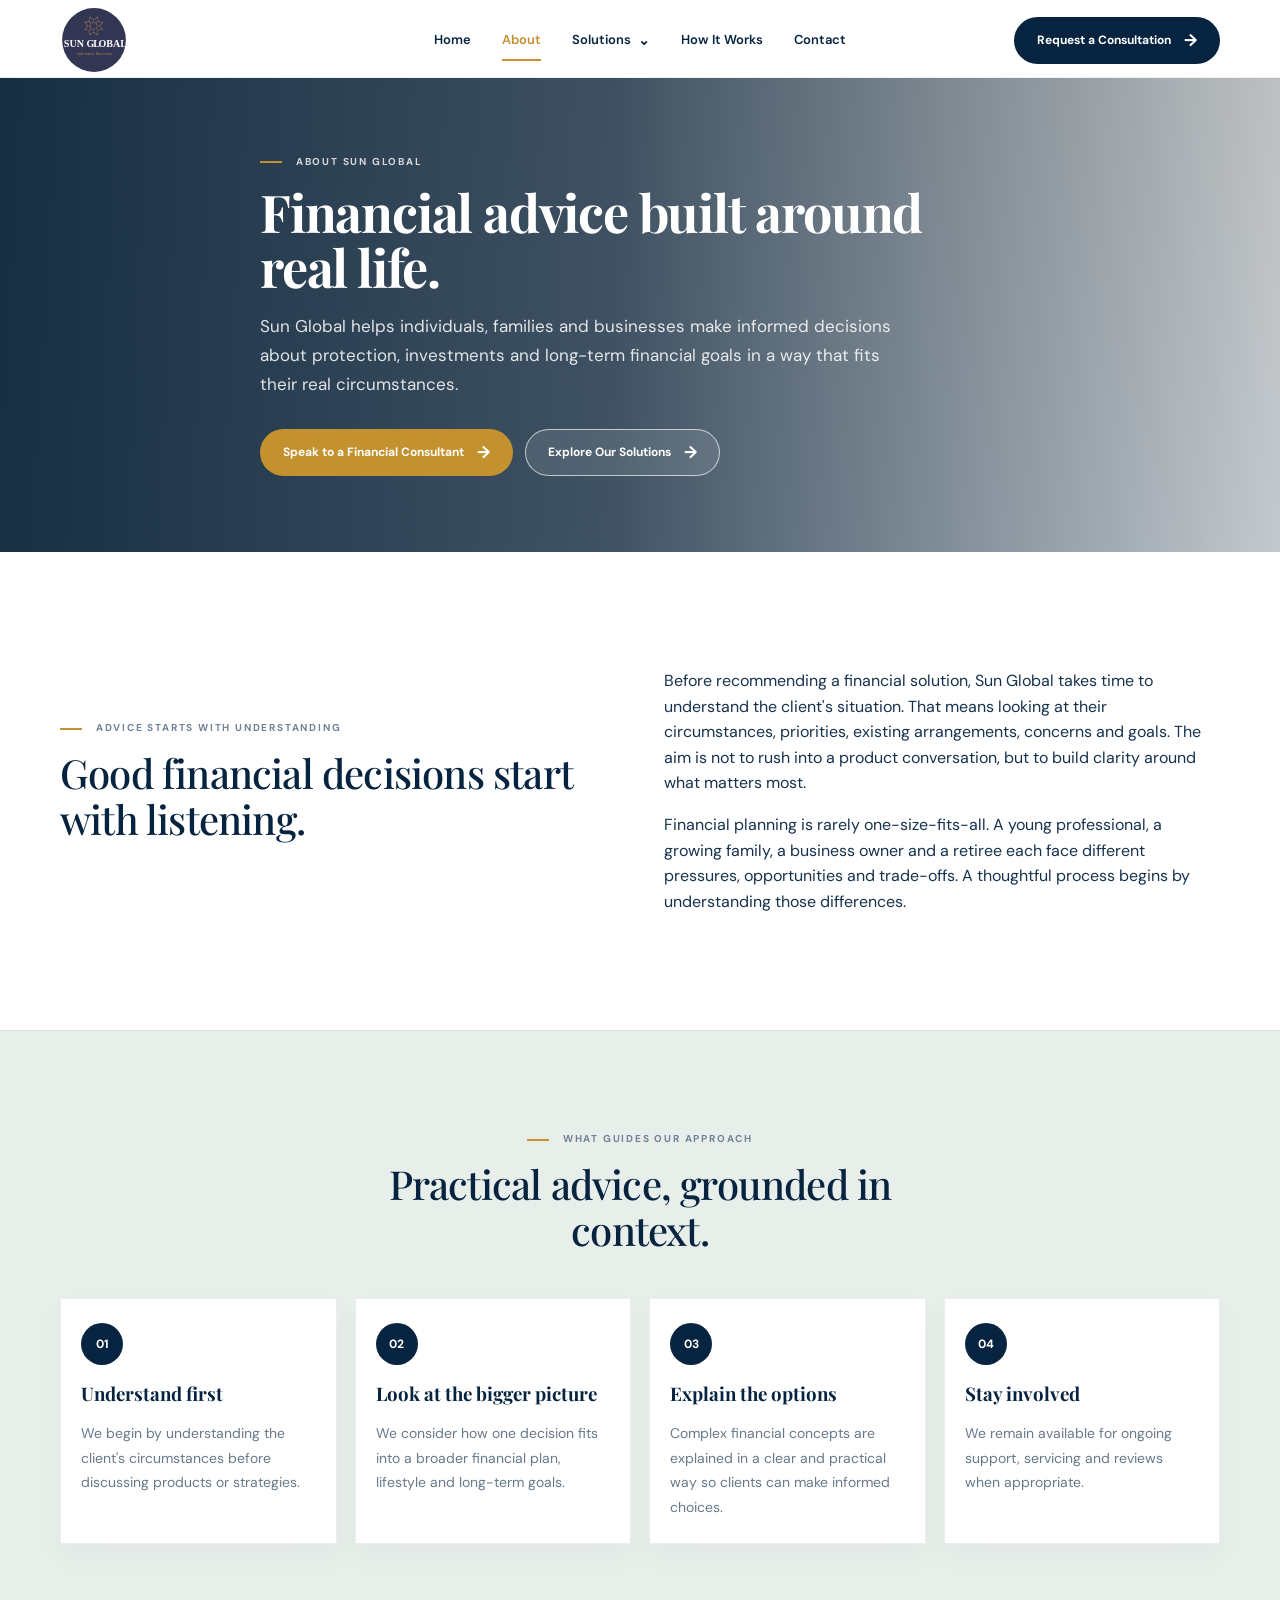
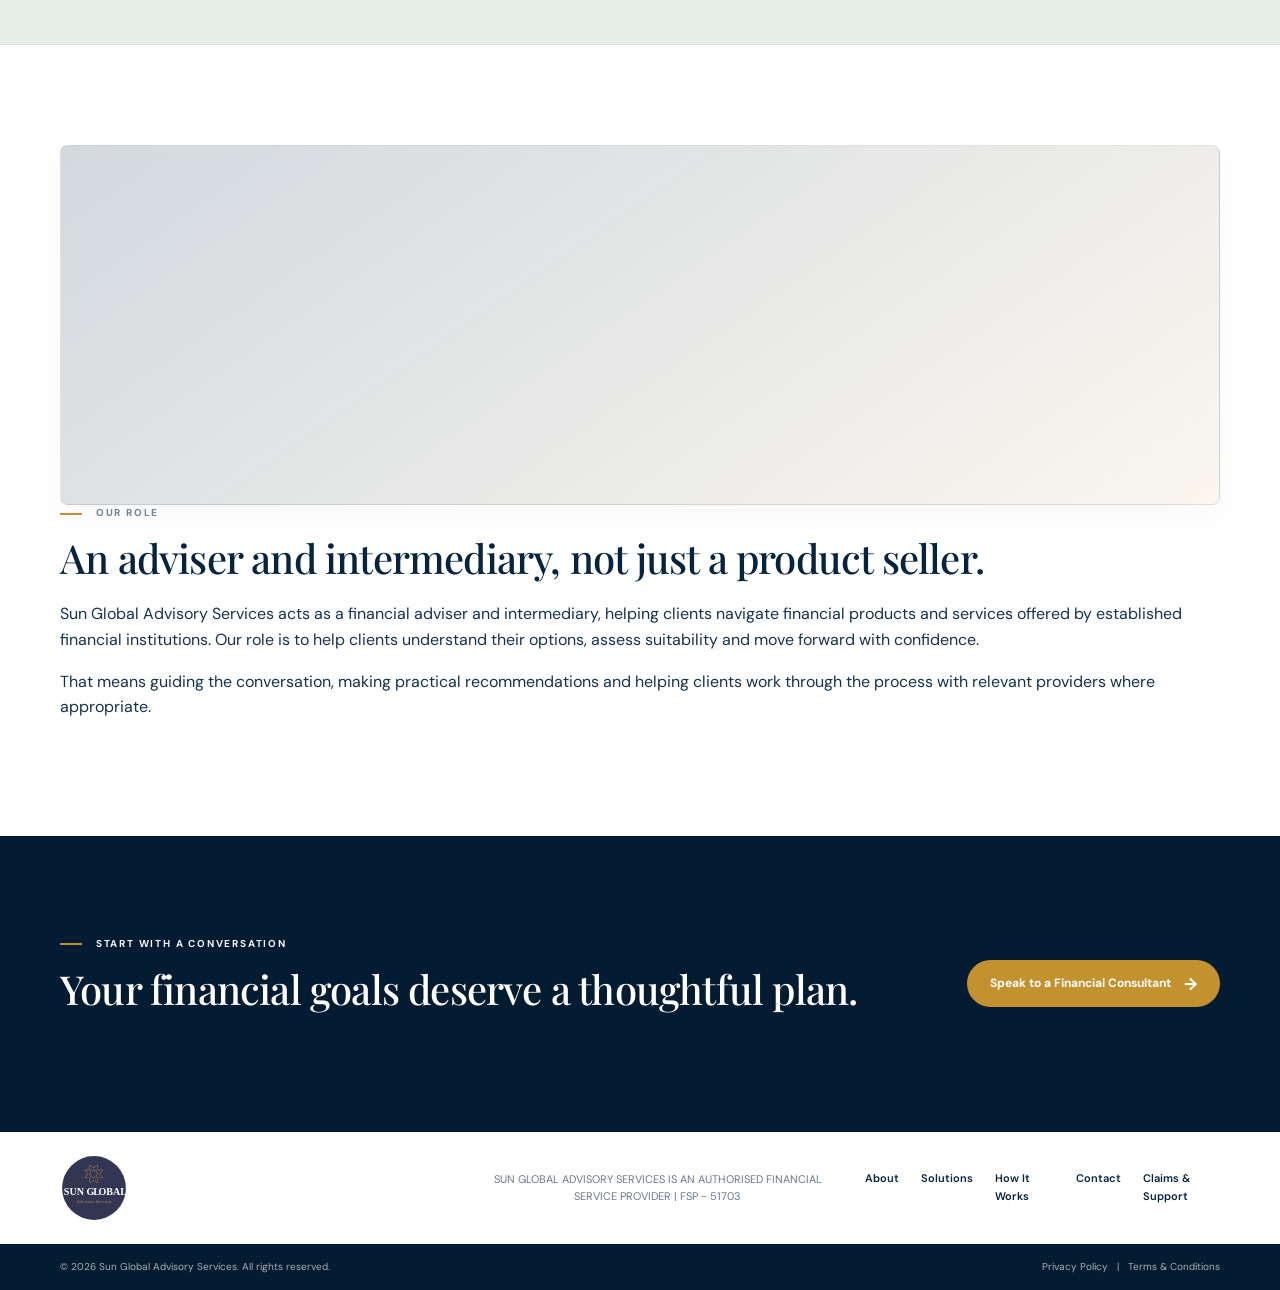
==== commit c6da6e5b: "feat: add SEO readiness and update advisory branding" ====
--- a/about.html
+++ b/about.html
@@ -1,21 +1,33 @@
 <!doctype html>
-<html lang="en">
+<html lang="en-ZA">
 <head>
   <meta charset="utf-8">
   <meta name="viewport" content="width=device-width, initial-scale=1">
-  <meta name="description" content="Learn how Sun Global Financial Services helps clients build considered financial plans around protection, investments and long-term goals.">
-  <title>About Sun Global Financial Services | Financial Advice Pretoria</title>
+  <meta name="description" content="Learn how Sun Global Advisory Services approaches financial advice, planning and ongoing reviews around your circumstances and long-term goals.">
+  <title>About Sun Global Advisory Services | Financial Advice</title>
   <link rel="preconnect" href="https://fonts.googleapis.com">
   <link rel="preconnect" href="https://fonts.gstatic.com" crossorigin>
   <link href="https://fonts.googleapis.com/css2?family=DM+Sans:wght@400;500;600;700&family=Playfair+Display:wght@500;600&display=swap" rel="stylesheet">
-  <link rel="icon" type="image/png" href="assets/Sun%20Global%20Logo-01.png">
+  <link rel="icon" type="image/svg+xml" href="assets/sun-global-advisory-services-logo.svg">
   <link rel="stylesheet" href="styles.css">
+  <link rel="canonical" href="https://www.sunglobal.africa/about.html">
+  <meta name="robots" content="index,follow">
+  <meta property="og:title" content="About Sun Global Advisory Services | Financial Advice">
+  <meta property="og:description" content="Learn how Sun Global Advisory Services approaches financial advice, planning and ongoing reviews around your circumstances and long-term goals.">
+  <meta property="og:type" content="website">
+  <meta property="og:url" content="https://www.sunglobal.africa/about.html">
+  <meta property="og:image" content="https://www.sunglobal.africa/assets/sun-global-advisory-services-logo.svg">
+  <meta property="og:site_name" content="Sun Global Advisory Services">
+  <meta name="twitter:card" content="summary_large_image">
+  <meta name="twitter:title" content="About Sun Global Advisory Services | Financial Advice">
+  <meta name="twitter:description" content="Learn how Sun Global Advisory Services approaches financial advice, planning and ongoing reviews around your circumstances and long-term goals.">
+  <meta name="twitter:image" content="https://www.sunglobal.africa/assets/sun-global-advisory-services-logo.svg">
 </head>
 <body>
   <header class="site-header" id="top">
     <div class="container nav-wrap">
-      <a class="brand" href="index.html" aria-label="Sun Global Financial Services home">
-        <img class="brand-mark" src="assets/Sun%20Global%20Logo-01.png" alt="Sun Global Financial Services">
+      <a class="brand" href="index.html" aria-label="Sun Global Advisory Services home">
+        <img class="brand-mark" src="assets/sun-global-advisory-services-logo.svg" alt="Sun Global Advisory Services">
       </a>
 
       <button class="menu-toggle" aria-label="Open navigation" aria-expanded="false">
@@ -125,7 +137,7 @@
         <div>
           <p class="eyebrow"><span></span> OUR ROLE</p>
           <h2>An adviser and intermediary, not just a product seller.</h2>
-          <p>Sun Global Financial Services acts as a financial adviser and intermediary, helping clients navigate financial products and services offered by established financial institutions. Our role is to help clients understand their options, assess suitability and move forward with confidence.</p>
+          <p>Sun Global Advisory Services acts as a financial adviser and intermediary, helping clients navigate financial products and services offered by established financial institutions. Our role is to help clients understand their options, assess suitability and move forward with confidence.</p>
           <p>That means guiding the conversation, making practical recommendations and helping clients work through the process with relevant providers where appropriate.</p>
         </div>
       </div>
@@ -145,7 +157,7 @@
   <footer class="footer">
     <div class="container footer-top">
       <a class="brand" href="index.html">
-        <img class="brand-mark" src="assets/Sun%20Global%20Logo-01.png" alt="Sun Global Financial Services">
+        <img class="brand-mark" src="assets/sun-global-advisory-services-logo.svg" alt="Sun Global Advisory Services">
       </a>
       <div class="footer-meta">
         <span>SUN GLOBAL ADVISORY SERVICES IS AN AUTHORISED FINANCIAL SERVICE PROVIDER | FSP - 51703</span>
@@ -160,7 +172,7 @@
     </div>
     <div class="footer-bottom">
       <div class="container">
-        <span>© <span id="year"></span> Sun Global Financial Services. All rights reserved.</span>
+        <span>© <span id="year"></span> Sun Global Advisory Services. All rights reserved.</span>
         <span><a href="#">Privacy Policy</a> &nbsp; | &nbsp; <a href="#">Terms & Conditions</a></span>
       </div>
     </div>
--- a/styles.css
+++ b/styles.css
@@ -16,6 +16,8 @@
 body{margin:0;font-family:"DM Sans",Arial,sans-serif;color:var(--text);background:#fff;line-height:1.6}
 a{color:inherit;text-decoration:none}
 button,input,select{font:inherit}
+:focus-visible{outline:3px solid var(--gold);outline-offset:3px}
+.sr-only{position:absolute;width:1px;height:1px;padding:0;margin:-1px;overflow:hidden;clip:rect(0,0,0,0);white-space:nowrap;border:0}
 .container{width:min(1160px,calc(100% - 48px));margin-inline:auto}
 .site-header{height:78px;background:#fff;position:sticky;top:0;z-index:50;border-bottom:1px solid rgba(6,35,63,.06)}
 .nav-wrap{height:100%;display:grid;grid-template-columns:1fr auto 1fr;align-items:center;gap:32px}
@@ -92,7 +94,7 @@
 .eyebrow{font-size:10px;font-weight:700;letter-spacing:1.8px;margin:0 0 14px;color:#718297}
 .eyebrow span{display:inline-block;width:22px;height:2px;background:var(--gold);vertical-align:middle;margin-right:10px}
 .eyebrow.light{color:#f4f6f7}
-.hero h1{font-family:"Playfair Display",Georgia,serif;font-weight:500;font-size:52px;line-height:1.08;letter-spacing:-1.3px;margin:0 0 22px;max-width:620px}
+.hero h1,.hero-slide-heading{font-family:"Playfair Display",Georgia,serif;font-weight:500;font-size:52px;line-height:1.08;letter-spacing:-1.3px;margin:0 0 22px;max-width:620px}
 .hero-copy{max-width:530px;font-size:15px;line-height:1.7;color:rgba(255,255,255,.88);margin:0 0 28px}
 .hero-actions{display:flex;gap:13px;flex-wrap:wrap}
 .hero-tag{position:absolute;right:8%;bottom:46px;z-index:2;font-family:"Playfair Display",Georgia,serif;font-size:28px;line-height:1.05;font-style:italic;text-align:left;transform:rotate(-3deg);color:#fff}
@@ -159,6 +161,7 @@
 .cta-section .eyebrow{margin-bottom:12px}
 .cta-section>div>p:not(.eyebrow){max-width:490px;color:rgba(255,255,255,.76);font-size:13px}
 .contact-form{display:grid;gap:12px}
+.contact-form> .form-row>label{display:block;min-width:0}
 .form-row{display:grid;grid-template-columns:1fr 1fr;gap:10px}
 .contact-form input,.contact-form select{width:100%;height:46px;border:0;border-radius:4px;padding:0 14px;color:var(--text);background:#fff;outline:none}
 .contact-form input:focus,.contact-form select:focus{box-shadow:0 0 0 2px rgba(196,145,47,.65)}
@@ -257,7 +260,7 @@
 @media(max-width:980px){
   .main-nav{gap:18px}
   .nav-cta{display:none}
-  .hero h1{font-size:46px}
+  .hero h1,.hero-slide-heading{font-size:46px}
   .split-intro{grid-template-columns:1fr;gap:35px}
   .intro-copy{max-width:560px}
   .approach-grid{gap:40px}
@@ -287,7 +290,7 @@
   .hero-image{background-position:63% center}
   .hero-content{padding-top:75px}
   .hero-copy-carousel{min-height:360px}
-  .hero h1{font-size:42px}
+  .hero h1,.hero-slide-heading{font-size:42px}
   .hero-copy{font-size:14px}
   .hero-tag{right:25px;bottom:28px;font-size:22px}
   .page-hero h1{font-size:40px}
@@ -322,7 +325,7 @@
   .brand strong{font-size:18px}
   .brand small{font-size:7px}
   .brand-mark{width:58px;height:58px}
-  .hero h1{font-size:36px}
+  .hero h1,.hero-slide-heading{font-size:36px}
   .hero-actions .btn{width:100%}
   .quick-grid{grid-template-columns:1fr}
   .quick-card{border-left:1px solid var(--line)!important;border-right:1px solid var(--line)!important}
